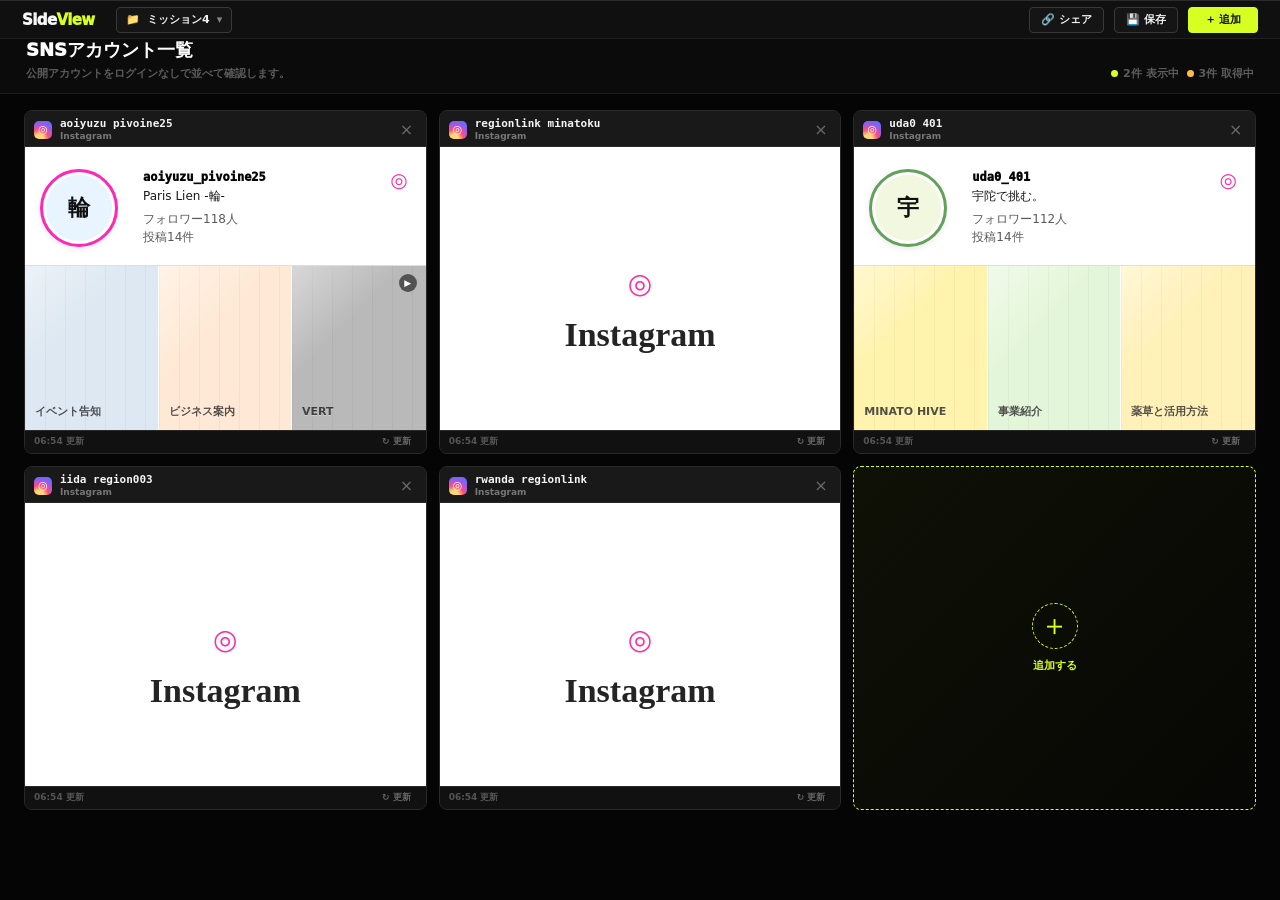
==== index.html @ a08b42f0 "Rename admin/sns-preview.html to index.html" ====
<!DOCTYPE html>
<html lang="ja">
<head>
    <meta charset="UTF-8">
    <meta name="viewport" content="width=device-width, initial-scale=1.0">
    <title>SideView SNS Preview</title>
    <link rel="stylesheet" href="../sns-preview.css">
</head>
<body>
    <header class="topbar">
        <div class="brand-lockup" aria-label="SideView">
            <span class="brand-side">Side</span><span class="brand-view">View</span>
        </div>
        <button class="mission-select" type="button" aria-label="ミッション選択">
            <span>📁</span>
            <strong id="missionName">ミッション4</strong>
            <span class="chevron">▾</span>
        </button>
        <div class="topbar-spacer"></div>
        <button class="ghost-action" type="button">🔗 シェア</button>
        <button class="ghost-action" type="button">💾 保存</button>
        <button id="openAddPanel" class="add-action" type="button">＋ 追加</button>
    </header>

    <main class="app-shell">
        <section class="mission-head">
            <div>
                <h1>SNSアカウント一覧</h1>
                <p>公開アカウントをログインなしで並べて確認します。</p>
            </div>
            <div id="statusSummary" class="status-summary" aria-label="取得状況"></div>
        </section>

        <section id="panelGrid" class="panel-grid" aria-label="SNSプレビュー一覧"></section>
    </main>

    <dialog id="addDialog" class="add-dialog" aria-labelledby="addDialogTitle">
        <form method="dialog">
            <div class="dialog-head">
                <div>
                    <p>URL Input</p>
                    <h2 id="addDialogTitle">SNSパネルを追加</h2>
                </div>
                <button class="icon-button" value="cancel" type="submit" aria-label="閉じる">×</button>
            </div>
            <label>
                <span>SNSアカウントURL</span>
                <textarea id="urlInput" placeholder="https://www.instagram.com/account/&#10;https://x.com/account"></textarea>
            </label>
            <label>
                <span>ミッション名</span>
                <input id="missionInput" value="ミッション4">
            </label>
            <div id="inputNotice" class="dialog-notice">Instagram / X / TikTok / YouTube / Facebook / Threads / LinkedIn に対応。</div>
            <div class="dialog-actions">
                <button id="addUrls" class="dialog-primary" value="default" type="button">パネルを追加</button>
                <button id="clearUrls" class="dialog-secondary" value="default" type="button">クリア</button>
            </div>
        </form>
    </dialog>

    <script src="../sns-preview.js"></script>
</body>
</html>
---- sns-preview.css ----
:root {
    --bg: #050505;
    --panel: #111111;
    --panel-2: #191919;
    --line: #292929;
    --line-strong: #383838;
    --text: #f6f6f6;
    --muted: #8c8c8c;
    --quiet: #5c5c5c;
    --accent: #d7ff22;
    --accent-soft: rgba(215, 255, 34, 0.14);
    --danger: #ff4d6d;
    --instagram: #ff2ea6;
}

* {
    box-sizing: border-box;
}

html {
    background: var(--bg);
}

body {
    min-width: 1180px;
    margin: 0;
    color: var(--text);
    background: var(--bg);
    font-family: Inter, ui-sans-serif, system-ui, -apple-system, BlinkMacSystemFont, "Segoe UI", sans-serif;
}

button,
input,
textarea {
    font: inherit;
}

button {
    cursor: pointer;
}

.topbar {
    position: sticky;
    top: 0;
    z-index: 10;
    display: flex;
    align-items: center;
    gap: 10px;
    height: 39px;
    padding: 0 22px;
    border-top: 1px solid #2b2b2b;
    border-bottom: 1px solid #202020;
    background: #101010;
}

.brand-lockup {
    display: inline-flex;
    align-items: baseline;
    min-width: 84px;
    font-size: 15px;
    font-weight: 1000;
    letter-spacing: -0.04em;
}

.brand-side {
    color: #f7f7f7;
}

.brand-view {
    color: var(--accent);
}

.mission-select,
.ghost-action,
.add-action,
.icon-button {
    min-height: 26px;
    border: 1px solid var(--line-strong);
    border-radius: 4px;
    color: #f0f0f0;
    background: #151515;
    font-size: 11px;
    font-weight: 800;
}

.mission-select {
    display: inline-flex;
    align-items: center;
    gap: 7px;
    padding: 0 9px;
}

.chevron {
    color: #858585;
}

.topbar-spacer {
    flex: 1;
}

.ghost-action {
    padding: 0 11px;
}

.add-action {
    min-width: 70px;
    color: #101010;
    background: var(--accent);
    border-color: var(--accent);
}

.app-shell {
    padding: 0 24px 48px;
}

.mission-head {
    display: flex;
    align-items: end;
    justify-content: space-between;
    min-height: 50px;
    margin: 0 -24px 16px;
    padding: 0 26px 12px;
    border-bottom: 1px solid #1d1d1d;
    background: #0b0b0b;
}

.mission-head h1 {
    margin: 0;
    color: #fff;
    font-size: 18px;
    font-weight: 950;
    line-height: 1.2;
    letter-spacing: 0;
}

.mission-head p {
    margin: 5px 0 0;
    color: var(--quiet);
    font-size: 11px;
    font-weight: 700;
}

.status-summary {
    display: flex;
    gap: 8px;
    color: var(--quiet);
    font-size: 11px;
    font-weight: 800;
}

.status-summary span {
    display: inline-flex;
    align-items: center;
    gap: 5px;
}

.status-dot {
    width: 7px;
    height: 7px;
    border-radius: 50%;
    background: var(--accent);
}

.status-dot.warn {
    background: #ffbe3d;
}

.panel-grid {
    display: grid;
    grid-template-columns: repeat(4, minmax(360px, 1fr));
    gap: 12px;
    align-items: start;
}

.sns-panel,
.add-panel {
    height: 344px;
    overflow: hidden;
    border: 1px solid var(--line);
    border-radius: 8px;
    background: var(--panel);
}

.sns-panel {
    display: grid;
    grid-template-rows: 36px minmax(0, 1fr) 23px;
}

.panel-titlebar {
    display: grid;
    grid-template-columns: auto 1fr auto;
    align-items: center;
    gap: 8px;
    padding: 7px 8px 7px 9px;
    border-bottom: 1px solid var(--line);
    background: var(--panel-2);
}

.provider-icon {
    width: 18px;
    height: 18px;
    border-radius: 5px;
    display: grid;
    place-items: center;
    color: #fff;
    background: radial-gradient(circle at 28% 100%, #ffd86f 0 20%, #ff4f7c 42%, #8b5cf6 72%, #3b82f6 100%);
    font-size: 11px;
    font-weight: 900;
}

.panel-account {
    min-width: 0;
}

.panel-account strong,
.panel-account span {
    display: block;
    overflow: hidden;
    text-overflow: ellipsis;
    white-space: nowrap;
}

.panel-account strong {
    color: #f5f5f5;
    font-family: ui-monospace, SFMono-Regular, Menlo, Consolas, monospace;
    font-size: 11px;
    font-weight: 900;
    line-height: 1.05;
}

.panel-account span {
    margin-top: 2px;
    color: #777;
    font-size: 9px;
    font-weight: 800;
}

.close-button {
    width: 24px;
    height: 24px;
    border: 0;
    color: #6a6a6a;
    background: transparent;
    font-size: 16px;
    line-height: 1;
}

.panel-stage {
    position: relative;
    display: grid;
    grid-template-rows: 118px 1fr;
    background: #fff;
}

.profile-zone {
    display: grid;
    grid-template-columns: 86px 1fr auto;
    gap: 14px;
    align-items: center;
    padding: 21px 18px 16px;
    color: #0d0d0d;
}

.avatar {
    width: 72px;
    height: 72px;
    border: 3px solid #fff;
    border-radius: 50%;
    outline: 3px solid var(--ring, #ff3aa8);
    display: grid;
    place-items: center;
    color: #111;
    background: var(--avatar-bg, #e7f2ff);
    box-shadow: 0 2px 9px rgba(0, 0, 0, 0.18);
    font-size: 22px;
    font-weight: 1000;
}

.profile-copy {
    min-width: 0;
}

.profile-copy strong {
    display: block;
    color: #050505;
    font-family: ui-monospace, SFMono-Regular, Menlo, Consolas, monospace;
    font-size: 12px;
    font-weight: 950;
}

.profile-copy p {
    margin: 4px 0 0;
    color: #191919;
    font-size: 12px;
    line-height: 1.45;
}

.profile-copy span {
    display: block;
    margin-top: 5px;
    color: #595959;
    font-size: 12px;
    line-height: 1.5;
}

.provider-corner {
    align-self: start;
    color: var(--instagram);
    font-size: 20px;
}

.feed-strip {
    display: grid;
    grid-template-columns: repeat(3, 1fr);
    min-height: 0;
    border-top: 1px solid #dedede;
}

.feed-tile {
    position: relative;
    overflow: hidden;
    min-height: 127px;
    border-right: 1px solid #fff;
    background: var(--tile-bg, #d9d9d9);
}

.feed-tile:last-child {
    border-right: 0;
}

.feed-tile::before {
    content: "";
    position: absolute;
    inset: 0;
    background:
        linear-gradient(135deg, rgba(255, 255, 255, 0.44), rgba(255, 255, 255, 0) 38%),
        repeating-linear-gradient(90deg, rgba(0,0,0,0.04) 0 1px, transparent 1px 20px);
}

.feed-tile span {
    position: absolute;
    left: 10px;
    right: 10px;
    bottom: 10px;
    color: rgba(0, 0, 0, 0.68);
    font-size: 11px;
    font-weight: 900;
    line-height: 1.35;
    text-shadow: 0 1px 0 rgba(255, 255, 255, 0.32);
}

.feed-tile.video::after {
    content: "▶";
    position: absolute;
    right: 9px;
    top: 8px;
    width: 18px;
    height: 18px;
    border-radius: 50%;
    display: grid;
    place-items: center;
    color: #fff;
    background: rgba(0, 0, 0, 0.55);
    font-size: 9px;
}

.loading-stage {
    display: grid;
    place-items: center;
    min-height: 100%;
    background: #fff;
}

.instagram-loader {
    display: grid;
    justify-items: center;
    gap: 16px;
    margin-top: 44px;
}

.instagram-glyph {
    color: var(--instagram);
    font-size: 28px;
    font-weight: 900;
}

.instagram-word {
    color: #242424;
    font-family: "Brush Script MT", "Segoe Script", cursive;
    font-size: 34px;
    font-weight: 900;
}

.panel-footer {
    display: flex;
    align-items: center;
    justify-content: space-between;
    padding: 0 9px;
    border-top: 1px solid var(--line);
    color: #555;
    background: #111;
    font-size: 9px;
    font-weight: 800;
}

.panel-footer button {
    border: 0;
    color: #656565;
    background: transparent;
    font-size: 9px;
    font-weight: 800;
}

.add-panel {
    min-height: 344px;
    border: 1px dashed var(--accent);
    display: grid;
    place-items: center;
    color: var(--accent);
    background: linear-gradient(135deg, rgba(215, 255, 34, 0.05), rgba(215, 255, 34, 0.01));
}

.add-panel button {
    width: 100%;
    height: 100%;
    border: 0;
    display: grid;
    place-items: center;
    color: var(--accent);
    background: transparent;
}

.add-panel-content {
    display: grid;
    justify-items: center;
    gap: 9px;
}

.plus-ring {
    width: 46px;
    height: 46px;
    border: 1px dashed var(--accent);
    border-radius: 50%;
    display: grid;
    place-items: center;
    color: var(--accent);
    font-size: 29px;
    line-height: 1;
}

.add-panel-content strong {
    font-size: 11px;
}

.add-dialog {
    width: min(560px, calc(100vw - 36px));
    border: 1px solid #333;
    border-radius: 8px;
    color: var(--text);
    background: #141414;
    box-shadow: 0 24px 70px rgba(0, 0, 0, 0.55);
}

.add-dialog::backdrop {
    background: rgba(0, 0, 0, 0.68);
}

.add-dialog form {
    display: grid;
    gap: 14px;
}

.dialog-head {
    display: flex;
    justify-content: space-between;
    gap: 14px;
}

.dialog-head p {
    margin: 0;
    color: var(--accent);
    font-size: 10px;
    font-weight: 900;
    text-transform: uppercase;
}

.dialog-head h2 {
    margin: 3px 0 0;
    font-size: 20px;
}

.icon-button {
    width: 30px;
    height: 30px;
}

.add-dialog label span {
    display: block;
    margin-bottom: 7px;
    color: #bdbdbd;
    font-size: 12px;
    font-weight: 850;
}

.add-dialog textarea,
.add-dialog input {
    width: 100%;
    border: 1px solid #343434;
    border-radius: 6px;
    color: #f4f4f4;
    background: #080808;
    font-size: 13px;
    font-weight: 750;
}

.add-dialog textarea {
    min-height: 130px;
    padding: 12px;
    resize: vertical;
}

.add-dialog input {
    min-height: 40px;
    padding: 0 12px;
}

.dialog-notice {
    padding: 10px 12px;
    border: 1px solid rgba(215, 255, 34, 0.22);
    border-radius: 6px;
    color: #d9e989;
    background: var(--accent-soft);
    font-size: 12px;
    font-weight: 800;
}

.dialog-actions {
    display: flex;
    gap: 10px;
}

.dialog-primary,
.dialog-secondary {
    min-height: 38px;
    border-radius: 5px;
    padding: 0 14px;
    font-size: 12px;
    font-weight: 900;
}

.dialog-primary {
    border: 1px solid var(--accent);
    color: #080808;
    background: var(--accent);
}

.dialog-secondary {
    border: 1px solid #383838;
    color: #e8e8e8;
    background: #1b1b1b;
}

@media (max-width: 1500px) {
    .panel-grid {
        grid-template-columns: repeat(3, minmax(360px, 1fr));
    }
}

@media (max-width: 1180px) {
    body {
        min-width: 0;
    }

    .panel-grid {
        grid-template-columns: repeat(2, minmax(320px, 1fr));
    }
}

@media (max-width: 760px) {
    .topbar {
        padding: 0 12px;
    }

    .ghost-action {
        display: none;
    }

    .app-shell {
        padding: 0 12px 28px;
    }

    .mission-head {
        display: grid;
        gap: 10px;
        margin-left: -12px;
        margin-right: -12px;
        padding-left: 14px;
        padding-right: 14px;
    }

    .panel-grid {
        grid-template-columns: 1fr;
    }

    .sns-panel,
    .add-panel {
        height: 330px;
    }
}
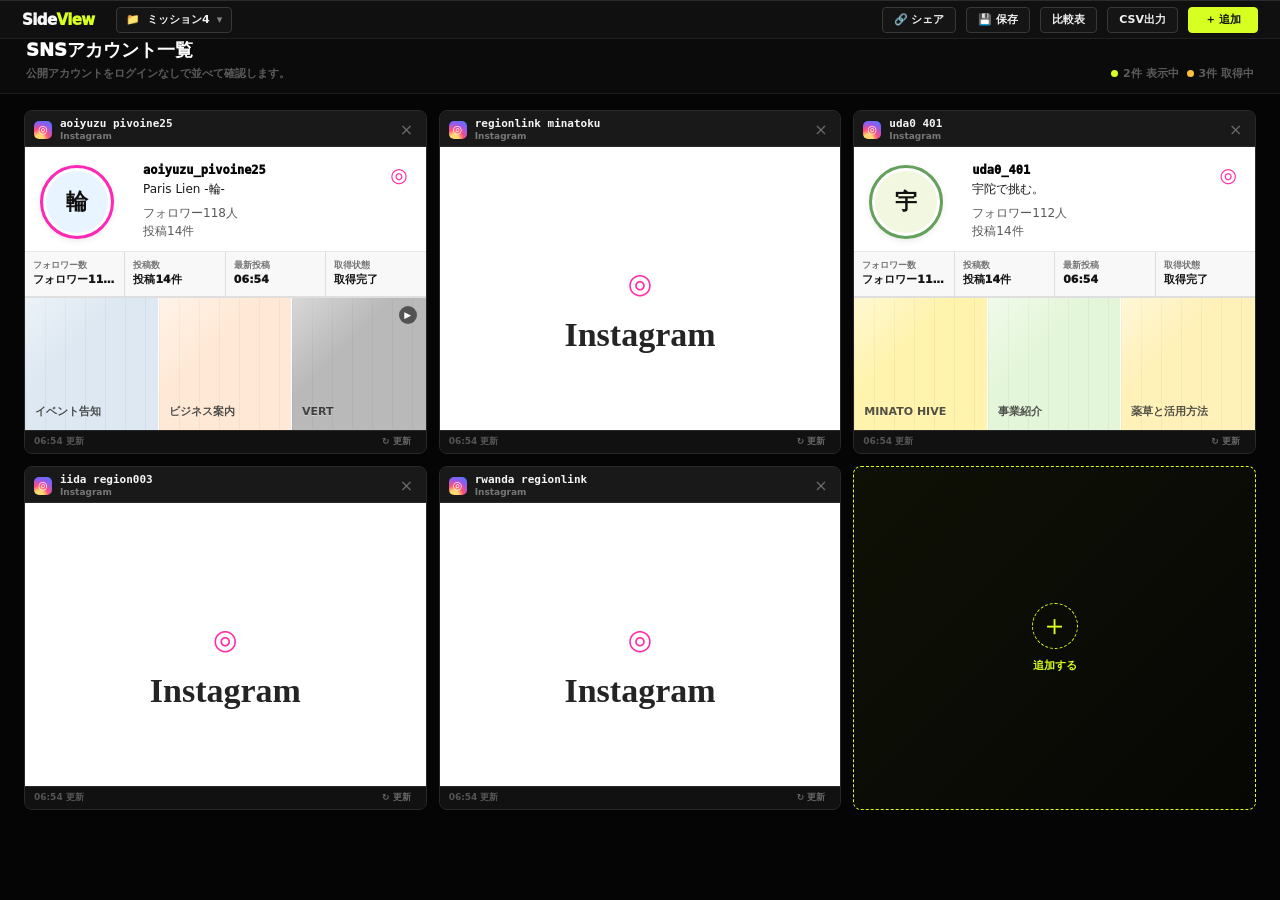
==== commit e695feee: "Use SNS preview as root index page" ====
--- a/index.html
+++ b/index.html
@@ -4,7 +4,7 @@
     <meta charset="UTF-8">
     <meta name="viewport" content="width=device-width, initial-scale=1.0">
     <title>SideView SNS Preview</title>
-    <link rel="stylesheet" href="../sns-preview.css">
+    <link rel="stylesheet" href="sns-preview.css">
 </head>
 <body>
     <header class="topbar">
@@ -19,6 +19,8 @@
         <div class="topbar-spacer"></div>
         <button class="ghost-action" type="button">🔗 シェア</button>
         <button class="ghost-action" type="button">💾 保存</button>
+        <button id="toggleCompare" class="ghost-action" type="button">比較表</button>
+        <button id="exportCsv" class="ghost-action" type="button">CSV出力</button>
         <button id="openAddPanel" class="add-action" type="button">＋ 追加</button>
     </header>
 
@@ -32,6 +34,32 @@
         </section>
 
         <section id="panelGrid" class="panel-grid" aria-label="SNSプレビュー一覧"></section>
+
+        <section id="comparePanel" class="compare-panel" aria-label="SNS比較表" hidden>
+            <div class="compare-head">
+                <div>
+                    <p>Comparison</p>
+                    <h2>アカウント比較表</h2>
+                </div>
+                <button id="closeCompare" type="button">閉じる</button>
+            </div>
+            <div class="compare-table-wrap">
+                <table class="compare-table">
+                    <thead>
+                        <tr>
+                            <th>SNS</th>
+                            <th>アカウント</th>
+                            <th>フォロワー数</th>
+                            <th>投稿数</th>
+                            <th>最新投稿</th>
+                            <th>取得状態</th>
+                            <th>URL</th>
+                        </tr>
+                    </thead>
+                    <tbody id="compareRows"></tbody>
+                </table>
+            </div>
+        </section>
     </main>
 
     <dialog id="addDialog" class="add-dialog" aria-labelledby="addDialogTitle">
@@ -59,6 +87,6 @@
         </form>
     </dialog>
 
-    <script src="../sns-preview.js"></script>
+    <script src="sns-preview.js"></script>
 </body>
 </html>
--- a/sns-preview.css
+++ b/sns-preview.css
@@ -248,7 +248,7 @@
 .panel-stage {
     position: relative;
     display: grid;
-    grid-template-rows: 118px 1fr;
+    grid-template-rows: 104px 46px 1fr;
     background: #fff;
 }
 
@@ -257,13 +257,13 @@
     grid-template-columns: 86px 1fr auto;
     gap: 14px;
     align-items: center;
-    padding: 21px 18px 16px;
+    padding: 16px 18px 10px;
     color: #0d0d0d;
 }
 
 .avatar {
-    width: 72px;
-    height: 72px;
+    width: 68px;
+    height: 68px;
     border: 3px solid #fff;
     border-radius: 50%;
     outline: 3px solid var(--ring, #ff3aa8);
@@ -303,6 +303,43 @@
     line-height: 1.5;
 }
 
+.metrics-row {
+    display: grid;
+    grid-template-columns: repeat(4, minmax(0, 1fr));
+    gap: 1px;
+    border-top: 1px solid #e7e7e7;
+    border-bottom: 1px solid #dfdfdf;
+    background: #dedede;
+}
+
+.metrics-row div {
+    display: grid;
+    align-content: center;
+    min-width: 0;
+    padding: 6px 8px;
+    background: #f8f8f8;
+}
+
+.metrics-row span {
+    display: block;
+    color: #777;
+    font-size: 9px;
+    font-weight: 900;
+    line-height: 1.1;
+}
+
+.metrics-row strong {
+    display: block;
+    overflow: hidden;
+    margin-top: 3px;
+    color: #141414;
+    font-size: 11px;
+    font-weight: 950;
+    line-height: 1.2;
+    text-overflow: ellipsis;
+    white-space: nowrap;
+}
+
 .provider-corner {
     align-self: start;
     color: var(--instagram);
@@ -319,9 +356,87 @@
 .feed-tile {
     position: relative;
     overflow: hidden;
-    min-height: 127px;
+    min-height: 100px;
     border-right: 1px solid #fff;
     background: var(--tile-bg, #d9d9d9);
+}
+
+.compare-panel {
+    margin-top: 14px;
+    overflow: hidden;
+    border: 1px solid var(--line);
+    border-radius: 8px;
+    background: #101010;
+}
+
+.compare-head {
+    display: flex;
+    align-items: center;
+    justify-content: space-between;
+    gap: 18px;
+    padding: 14px 16px;
+    border-bottom: 1px solid var(--line);
+    background: #151515;
+}
+
+.compare-head p {
+    margin: 0;
+    color: var(--accent);
+    font-size: 10px;
+    font-weight: 950;
+    text-transform: uppercase;
+}
+
+.compare-head h2 {
+    margin: 3px 0 0;
+    font-size: 16px;
+    line-height: 1.2;
+}
+
+.compare-head button {
+    min-height: 28px;
+    border: 1px solid var(--line-strong);
+    border-radius: 4px;
+    color: #d8d8d8;
+    background: #111;
+    font-size: 11px;
+    font-weight: 900;
+}
+
+.compare-table-wrap {
+    overflow-x: auto;
+}
+
+.compare-table {
+    width: 100%;
+    min-width: 920px;
+    border-collapse: collapse;
+}
+
+.compare-table th,
+.compare-table td {
+    padding: 11px 12px;
+    border-bottom: 1px solid #222;
+    color: #d9d9d9;
+    text-align: left;
+    font-size: 12px;
+    font-weight: 800;
+    white-space: nowrap;
+}
+
+.compare-table th {
+    color: #777;
+    background: #0b0b0b;
+    font-size: 10px;
+    font-weight: 950;
+    text-transform: uppercase;
+}
+
+.compare-table td:last-child {
+    max-width: 280px;
+    overflow: hidden;
+    color: #8a8a8a;
+    text-overflow: ellipsis;
 }
 
 .feed-tile:last-child {
@@ -606,4 +721,8 @@
     .add-panel {
         height: 330px;
     }
-}
+
+    .metrics-row {
+        grid-template-columns: repeat(2, minmax(0, 1fr));
+    }
+}
